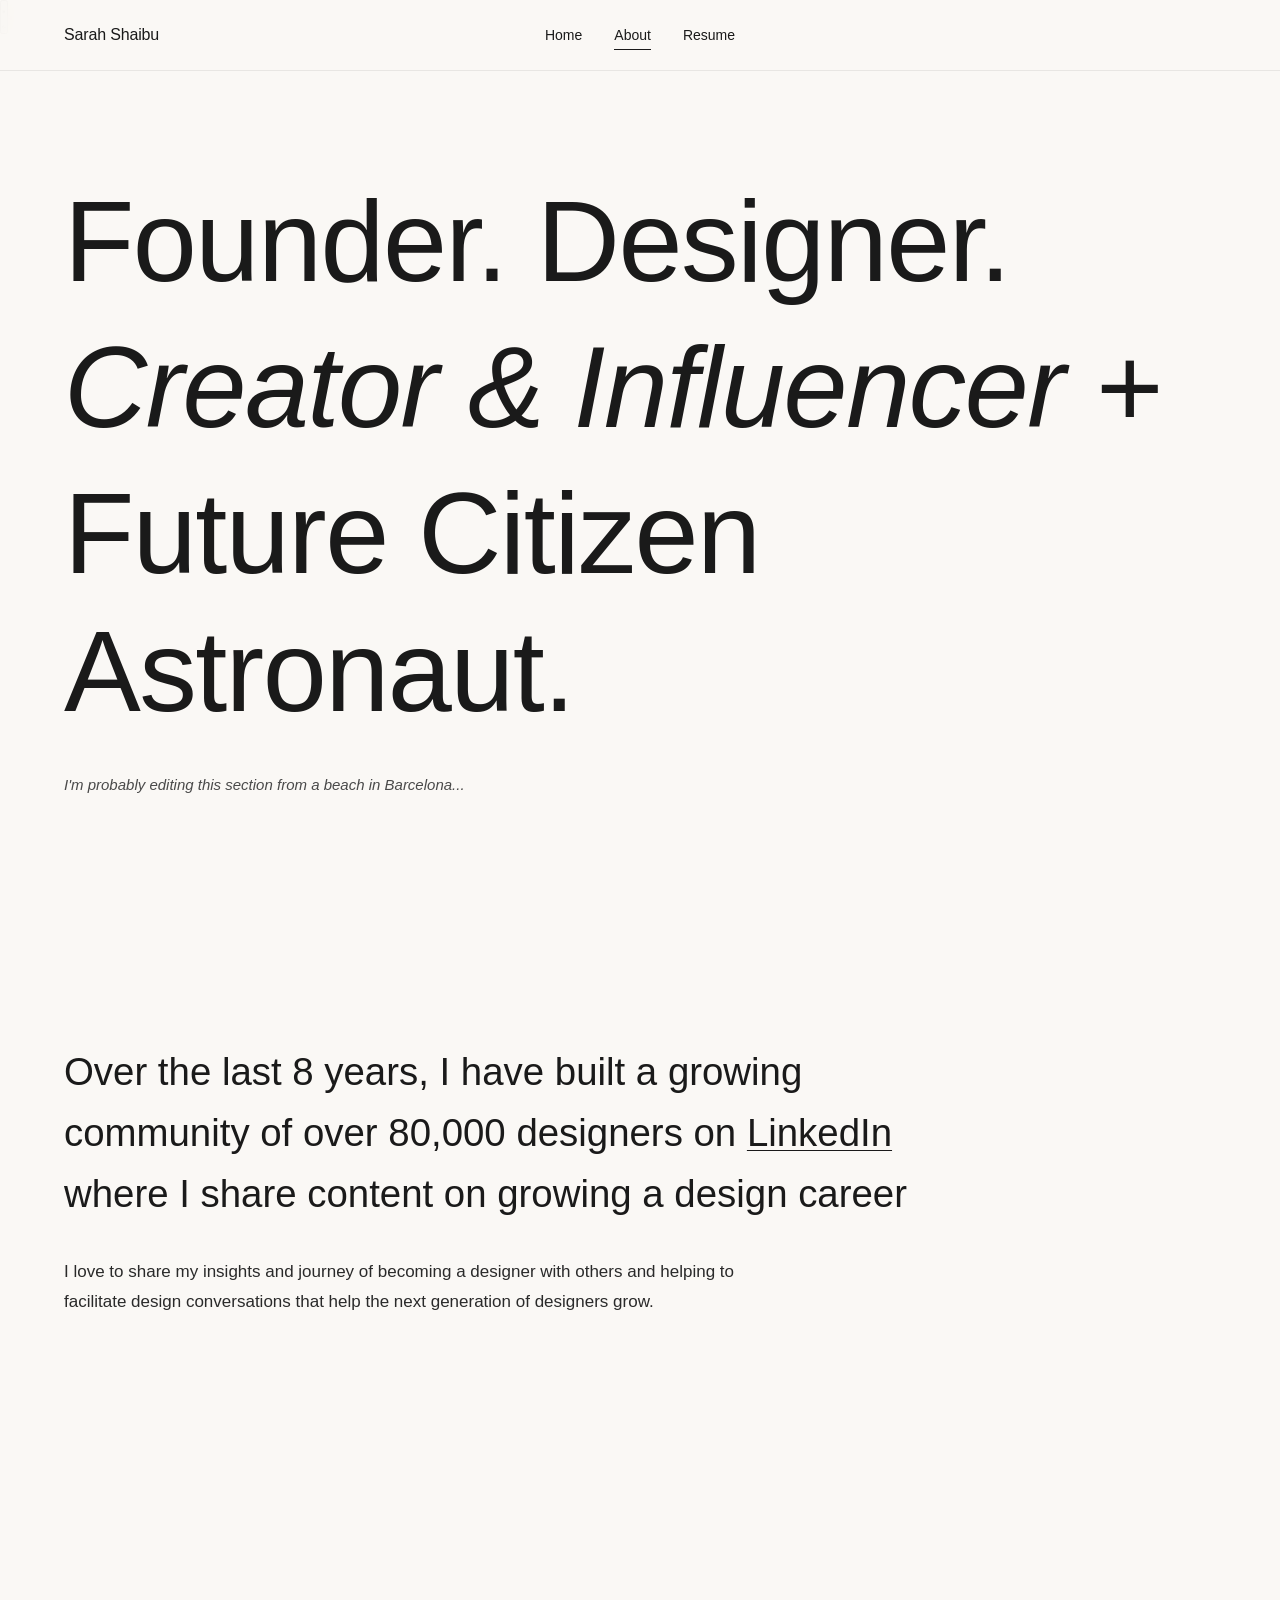
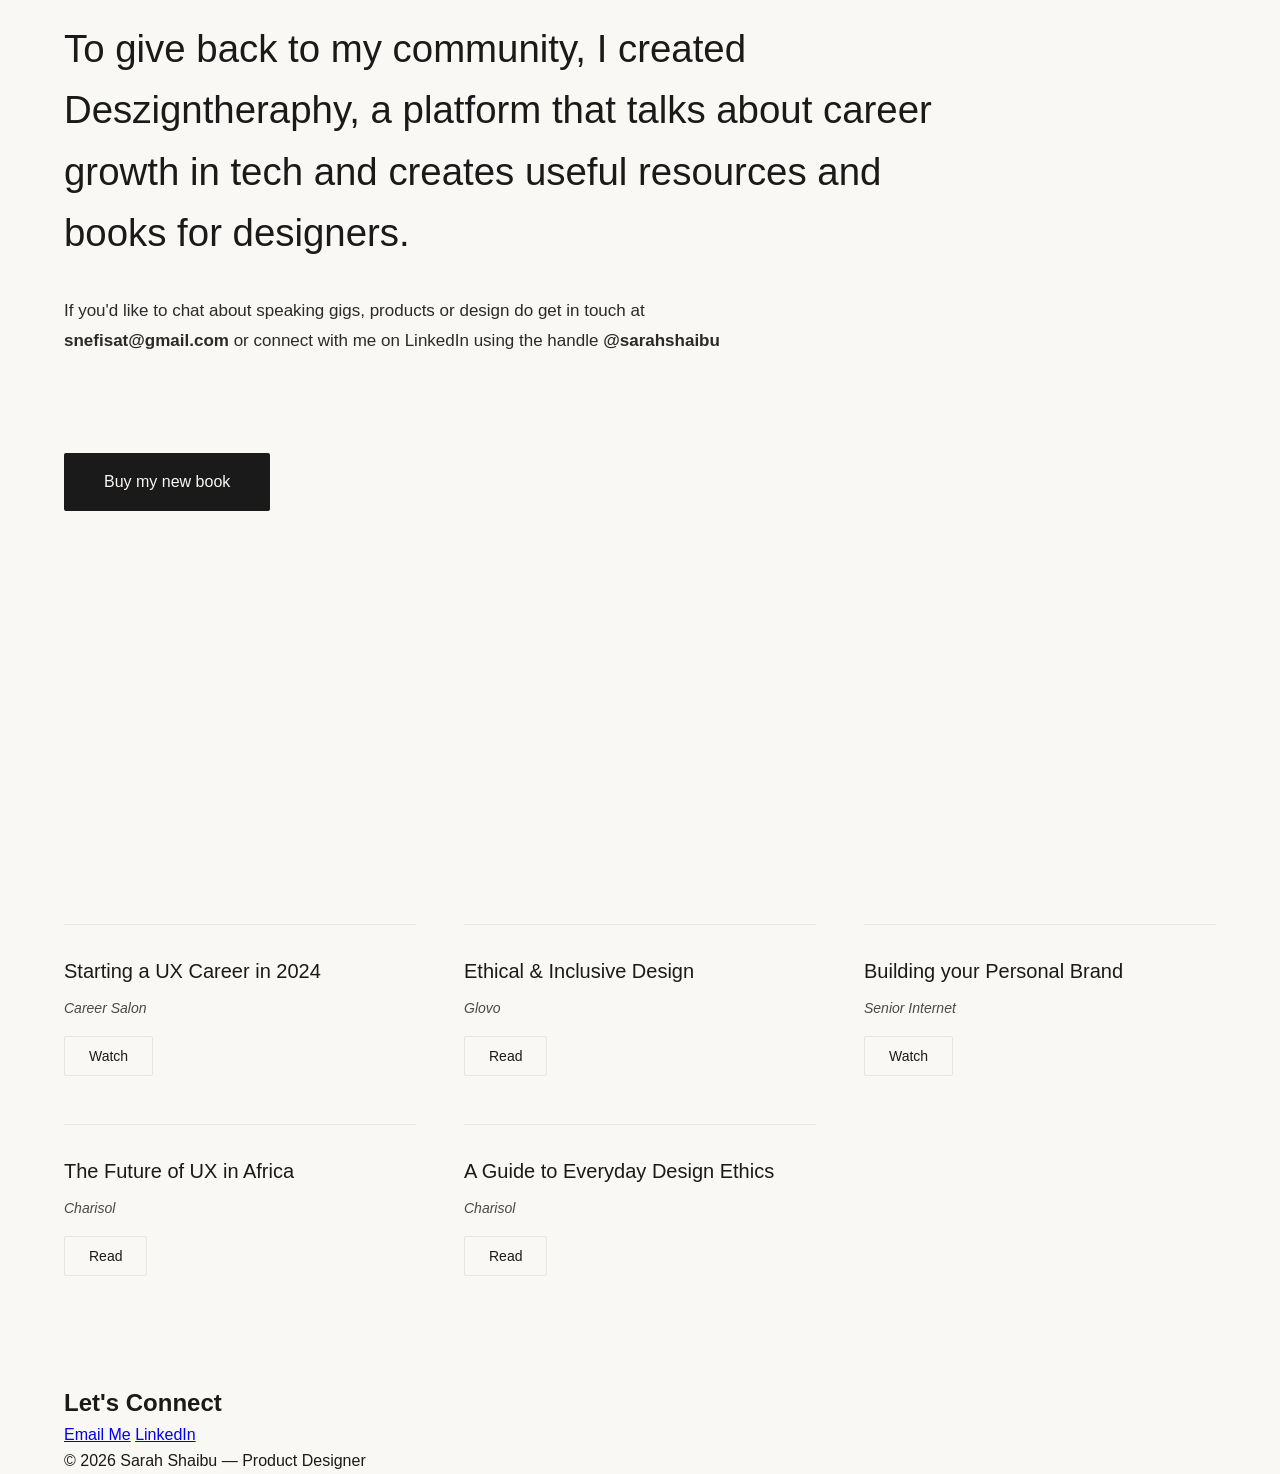
==== about.html @ d9110511 "Add files via upload about page" ====
<!DOCTYPE html>
<html lang="en">
<head>
    <meta charset="UTF-8">
    <meta name="viewport" content="width=device-width, initial-scale=1.0">
    <title>About — Sarah Shaibu</title>
    <link rel="stylesheet" href="styles.css">
    <style>
        /* About page specific styles */
        .about-hero {
            min-height: 85vh;
            display: flex;
            flex-direction: column;
            justify-content: center;
            padding: 15vh 0 8vh;
            position: relative;
        }

        .about-hero-titles {
            font-size: clamp(2.5rem, 6vw, 5rem);
            font-weight: 300;
            line-height: 1.2;
            margin-bottom: 2rem;
            letter-spacing: -0.02em;
        }

        .about-hero-titles h1 {
            font-weight: 300;
            margin-bottom: 0.5rem;
        }

        .about-hero-titles .highlight {
            font-style: italic;
        }

        .beach-note {
            font-size: 15px;
            color: var(--accent);
            font-style: italic;
            margin-bottom: 4rem;
        }

        .community-stat {
            font-size: clamp(1.5rem, 3vw, 2.5rem);
            font-weight: 300;
            line-height: 1.6;
            margin-bottom: 2rem;
            max-width: 900px;
        }

        .community-stat a {
            color: var(--charcoal);
            text-decoration: underline;
            text-decoration-thickness: 1px;
            text-underline-offset: 4px;
            transition: opacity 0.3s ease;
        }

        .community-stat a:hover {
            opacity: 0.6;
        }

        .supporting-text {
            font-size: 17px;
            line-height: 1.8;
            color: var(--soft-black);
            max-width: 700px;
            margin-bottom: 4rem;
        }

        .deszign-section {
            margin: 8rem 0;
        }

        .book-cta {
            display: inline-block;
            font-size: 16px;
            color: var(--cream);
            background: var(--charcoal);
            text-decoration: none;
            padding: 1rem 2.5rem;
            border-radius: 2px;
            transition: all 0.3s cubic-bezier(0.4, 0, 0.2, 1);
            margin-top: 2rem;
        }

        .book-cta:hover {
            transform: translateY(-2px);
            box-shadow: 0 8px 20px rgba(0, 0, 0, 0.15);
        }

        /* News Grid */
        .news-grid {
            display: grid;
            grid-template-columns: repeat(auto-fit, minmax(300px, 1fr));
            gap: 3rem;
            margin-top: 4rem;
        }

        .news-item {
            border-top: 1px solid var(--border);
            padding-top: 2rem;
            transition: all 0.3s ease;
        }

        .news-item:hover {
            transform: translateY(-4px);
        }

        .news-title {
            font-size: 20px;
            font-weight: 500;
            margin-bottom: 0.75rem;
            line-height: 1.4;
        }

        .news-org {
            font-size: 14px;
            color: var(--accent);
            font-style: italic;
            margin-bottom: 1rem;
        }

        .news-link {
            display: inline-block;
            font-size: 14px;
            color: var(--charcoal);
            text-decoration: none;
            padding: 0.5rem 1.5rem;
            border: 1px solid var(--border);
            border-radius: 2px;
            transition: all 0.3s ease;
        }

        .news-link:hover {
            background: var(--charcoal);
            color: var(--cream);
            border-color: var(--charcoal);
        }

        @media (max-width: 768px) {
            .news-grid {
                grid-template-columns: 1fr;
            }

            .about-hero {
                padding: 12vh 0 6vh;
            }
        }
    </style>
    <script>
        const savedTheme = localStorage.getItem('theme') || 'light';
        document.documentElement.setAttribute('data-theme', savedTheme);
    </script>
</head>
<body>
    <!-- Navigation Bar -->
    <nav class="navbar">
        <div class="navbar-container">
            <a href="index.html" class="navbar-logo">Sarah Shaibu</a>
            <div class="navbar-links">
                <a href="index.html" class="navbar-link">Home</a>
                <a href="about.html" class="navbar-link active">About</a>
                <a href="https://www.linkedin.com/in/sarahshaibu/" target="_blank" class="navbar-link">Resume</a>
            </div>
        </div>
    </nav>

    <!-- Theme Toggle -->
    <button class="theme-toggle" aria-label="Toggle dark mode">
        <svg class="sun-icon" xmlns="http://www.w3.org/2000/svg" fill="none" viewBox="0 0 24 24" stroke-width="2" stroke="currentColor">
            <path stroke-linecap="round" stroke-linejoin="round" d="M12 3v2.25m6.364.386l-1.591 1.591M21 12h-2.25m-.386 6.364l-1.591-1.591M12 18.75V21m-4.773-4.227l-1.591 1.591M5.25 12H3m4.227-4.773L5.636 5.636M15.75 12a3.75 3.75 0 11-7.5 0 3.75 3.75 0 017.5 0z" />
        </svg>
        <svg class="moon-icon" xmlns="http://www.w3.org/2000/svg" fill="none" viewBox="0 0 24 24" stroke-width="2" stroke="currentColor">
            <path stroke-linecap="round" stroke-linejoin="round" d="M21.752 15.002A9.718 9.718 0 0118 15.75c-5.385 0-9.75-4.365-9.75-9.75 0-1.33.266-2.597.748-3.752A9.753 9.753 0 003 11.25C3 16.635 7.365 21 12.75 21a9.753 9.753 0 009.002-5.998z" />
        </svg>
    </button>

    <!-- Hero Section -->
    <section class="about-hero">
        <div class="container">
            <div class="about-hero-titles">
                <h1>Founder. Designer.</h1>
                <h1 class="highlight">Creator & Influencer +</h1>
                <h1>Future Citizen Astronaut.</h1>
            </div>
            <p class="beach-note">I'm probably editing this section from a beach in Barcelona...</p>
        </div>
    </section>

    <!-- Community Section -->
    <section class="section">
        <div class="container">
            <p class="community-stat">
                Over the last 8 years, I have built a growing community of over 80,000 designers on <a href="https://www.linkedin.com/in/sarahshaibu/" target="_blank">LinkedIn</a> where I share content on growing a design career
            </p>
            <p class="supporting-text">
                I love to share my insights and journey of becoming a designer with others and helping to facilitate design conversations that help the next generation of designers grow.
            </p>
        </div>
    </section>

    <!-- Deszigntheraphy Section -->
    <section class="deszign-section">
        <div class="container">
            <p class="community-stat">
                To give back to my community, I created Deszigntheraphy, a platform that talks about career growth in tech and creates useful resources and books for designers.
            </p>
            <p class="supporting-text">
                If you'd like to chat about speaking gigs, products or design do get in touch at <strong>snefisat@gmail.com</strong> or connect with me on LinkedIn using the handle <strong>@sarahshaibu</strong>
            </p>
            <a href="https://dezigntherapy.gumroad.com/l/tioppz" target="_blank" class="book-cta">Buy my new book</a>
        </div>
    </section>

    <!-- In The News Section -->
    <section class="section">
        <div class="container">
            <h2 class="section-title">In the News</h2>
            <div class="news-grid">
                <article class="news-item">
                    <h3 class="news-title">Starting a UX Career in 2024</h3>
                    <div class="news-org">Career Salon</div>
                    <a href="https://www.linkedin.com/feed/update/urn:li:activity:7157014770619981825" target="_blank" class="news-link">Watch</a>
                </article>

                <article class="news-item">
                    <h3 class="news-title">Ethical & Inclusive Design</h3>
                    <div class="news-org">Glovo</div>
                    <a href="https://www.figma.com/proto/sGOQG0tu9rJAG0A62DWn8V/Ethical-and-Inclusive-Design?page-id=34%3A10753&type=design&node-id=131-7828&viewport=966%2C1907%2C0.12&t=2roRsyUz8bWLRTPQ-1&scaling=contain&mode=design" target="_blank" class="news-link">Read</a>
                </article>

                <article class="news-item">
                    <h3 class="news-title">Building your Personal Brand</h3>
                    <div class="news-org">Senior Internet</div>
                    <a href="https://www.youtube.com/watch?v=wTWhnRNRp90&ab_channel=stirfry" target="_blank" class="news-link">Watch</a>
                </article>

                <article class="news-item">
                    <h3 class="news-title">The Future of UX in Africa</h3>
                    <div class="news-org">Charisol</div>
                    <a href="https://www.designwhine.com/issue-08/" target="_blank" class="news-link">Read</a>
                </article>

                <article class="news-item">
                    <h3 class="news-title">A Guide to Everyday Design Ethics</h3>
                    <div class="news-org">Charisol</div>
                    <a href="https://www.canva.com/design/DAFCom9ghl0/TCZWuUnzQtQd7Aczrb8VoQ/view?utm_content=DAFCom9ghl0&utm_campaign=designshare&utm_medium=link&utm_source=publishsharelink" target="_blank" class="news-link">Read</a>
                </article>
            </div>
        </div>
    </section>

    <!-- Contact Section -->
    <section class="contact-section">
        <div class="container">
            <h2 class="contact-title">Let's Connect</h2>
            <div class="contact-links">
                <a href="mailto:snefisat@gmail.com" class="contact-link">Email Me</a>
                <a href="https://www.linkedin.com/in/sarahshaibu/" target="_blank" class="contact-link">LinkedIn</a>
            </div>
            <p class="footer-note">© 2026 Sarah Shaibu — Product Designer</p>
        </div>
    </section>

    <script>
        document.addEventListener('DOMContentLoaded', function() {
            const themeToggle = document.querySelector('.theme-toggle');
            const htmlElement = document.documentElement;
            
            themeToggle.addEventListener('click', function() {
                const currentTheme = htmlElement.getAttribute('data-theme');
                const newTheme = currentTheme === 'light' ? 'dark' : 'light';
                
                htmlElement.setAttribute('data-theme', newTheme);
                localStorage.setItem('theme', newTheme);
            });
        });
    </script>
</body>
</html>
---- styles.css ----
* {
    margin: 0;
    padding: 0;
    box-sizing: border-box;
}

:root {
    --cream: #faf8f5;
    --charcoal: #1a1a1a;
    --soft-black: #2a2a2a;
    --accent: #4a4a4a;
    --border: #e8e6e3;
}

[data-theme="dark"] {
    --cream: #1a1a1a;
    --charcoal: #faf8f5;
    --soft-black: #e8e6e3;
    --accent: #b8b8b8;
    --border: #2a2a2a;
}

body {
    transition: background-color 0.3s ease, color 0.3s ease;
    font-family: -apple-system, BlinkMacSystemFont, 'Segoe UI', sans-serif;
    background: var(--cream);
    color: var(--charcoal);
    line-height: 1.6;
    overflow-x: hidden;
}

.container {
    max-width: 1400px;
    margin: 0 auto;
    padding: 0 5vw;
}

/* Navigation Bar */
.navbar {
    position: fixed;
    top: 0;
    left: 0;
    right: 0;
    z-index: 998;
    border-bottom: 1px solid var(--border);
    backdrop-filter: blur(10px);
    background: rgba(250, 248, 245, 0.95);
}

[data-theme="dark"] .navbar {
    background: rgba(26, 26, 26, 0.95);
}

.navbar-container {
    max-width: 1400px;
    margin: 0 auto;
    padding: 1.5rem 5vw;
    display: flex;
    justify-content: center;
    align-items: center;
}

.navbar-logo {
    position: absolute;
    left: 5vw;
    font-size: 16px;
    font-weight: 500;
    color: var(--charcoal);
    text-decoration: none;
    letter-spacing: -0.01em;
}

.navbar-links {
    display: flex;
    gap: 2rem;
    align-items: center;
}

.navbar-link {
    font-size: 14px;
    color: var(--charcoal);
    text-decoration: none;
    transition: opacity 0.3s ease;
    position: relative;
}

.navbar-link:hover {
    opacity: 0.6;
}

.navbar-link.active::after {
    content: '';
    position: absolute;
    bottom: -4px;
    left: 0;
    right: 0;
    height: 1px;
    background: var(--charcoal);
}

/* Hero Section */
.hero {
    min-height: 100vh;
    display: flex;
    flex-direction: column;
    justify-content: center;
    padding: 8vh 0;
    position: relative;
}

.hero-label {
    font-size: 13px;
    letter-spacing: 0.1em;
    text-transform: uppercase;
    color: var(--accent);
    margin-bottom: 2rem;
    font-weight: 500;
}

.hero-title {
    font-size: clamp(3rem, 8vw, 7rem);
    font-weight: 400;
    line-height: 1;
    margin-bottom: 3rem;
    letter-spacing: -0.02em;
}

.hero-title em {
    font-style: italic;
    font-weight: 300;
    display: inline-block;
    position: relative;
}

.hero-description {
    font-size: clamp(1.25rem, 2.5vw, 2rem);
    max-width: 900px;
    font-weight: 300;
    line-height: 1.5;
    color: var(--soft-black);
    margin-bottom: 4rem;
}

.hero-meta {
    display: flex;
    gap: 4rem;
    flex-wrap: wrap;
    font-size: 15px;
    color: var(--accent);
}

.meta-item span {
    display: block;
    font-size: 11px;
    letter-spacing: 0.12em;
    text-transform: uppercase;
    margin-bottom: 0.5rem;
    font-weight: 500;
}

.meta-item strong {
    font-size: 18px;
    color: var(--charcoal);
    font-weight: 500;
}

/* Section Headers */
.section {
    padding: 12vh 0;
    position: relative;
}

.section-title {
    font-size: clamp(2rem, 4vw, 3.5rem);
    font-weight: 300;
    margin-bottom: 6rem;
    font-style: italic;
    letter-spacing: -0.01em;
    opacity: 0;
    transform: translateY(20px);
    transition: opacity 0.8s cubic-bezier(0.4, 0, 0.2, 1), 
                transform 0.8s cubic-bezier(0.4, 0, 0.2, 1);
}

.section-title.visible {
    opacity: 1;
    transform: translateY(0);
}

/* Work Grid */
.work-grid {
    display: grid;
    gap: 8rem;
}

.work-item {
    display: grid;
    grid-template-columns: 1fr 1.2fr;
    gap: 6rem;
    align-items: start;
    padding: 4rem 0;
    border-top: 1px solid var(--border);
    cursor: pointer;
    transition: all 0.4s cubic-bezier(0.4, 0, 0.2, 1);
    position: relative;
}

.work-item:first-child {
    border-top: none;
}

.work-item:hover {
    padding-left: 2rem;
    border-color: var(--accent);
}

.work-item:hover .work-visual {
    transform: translateY(-8px);
    box-shadow: 0 20px 40px rgba(0, 0, 0, 0.06);
}

.work-info h3 {
    font-size: clamp(1.5rem, 3vw, 2.5rem);
    font-weight: 500;
    margin-bottom: 1rem;
    letter-spacing: -0.01em;
}

.work-role {
    font-size: 15px;
    color: var(--accent);
    margin-bottom: 2rem;
    font-style: italic;
}

.work-description {
    font-size: 17px;
    line-height: 1.7;
    margin-bottom: 3rem;
    color: var(--soft-black);
}

.work-metrics {
    display: grid;
    gap: 1.5rem;
}

.metric {
    font-size: 14px;
    color: var(--accent);
}

.metric strong {
    color: var(--charcoal);
    font-weight: 600;
    font-size: 16px;
}

.work-visual {
    background: linear-gradient(135deg, #f5f3f0 0%, #e8e6e3 100%);
    aspect-ratio: 4/3;
    border-radius: 2px;
    position: relative;
    overflow: hidden;
    display: flex;
    align-items: center;
    justify-content: center;
    font-size: 14px;
    color: var(--accent);
    letter-spacing: 0.05em;
    transition: all 0.4s cubic-bezier(0.4, 0, 0.2, 1);
}

.work-visual img {
    width: 100%;
    height: 100%;
    object-fit: cover;
    object-position: center;
}

[data-theme="dark"] .work-visual {
    background: linear-gradient(135deg, #2a2a2a 0%, #1a1a1a 100%);
}

/* Experience Timeline */
.experience-list {
    display: grid;
    gap: 3rem;
}

.exp-item {
    display: grid;
    grid-template-columns: 200
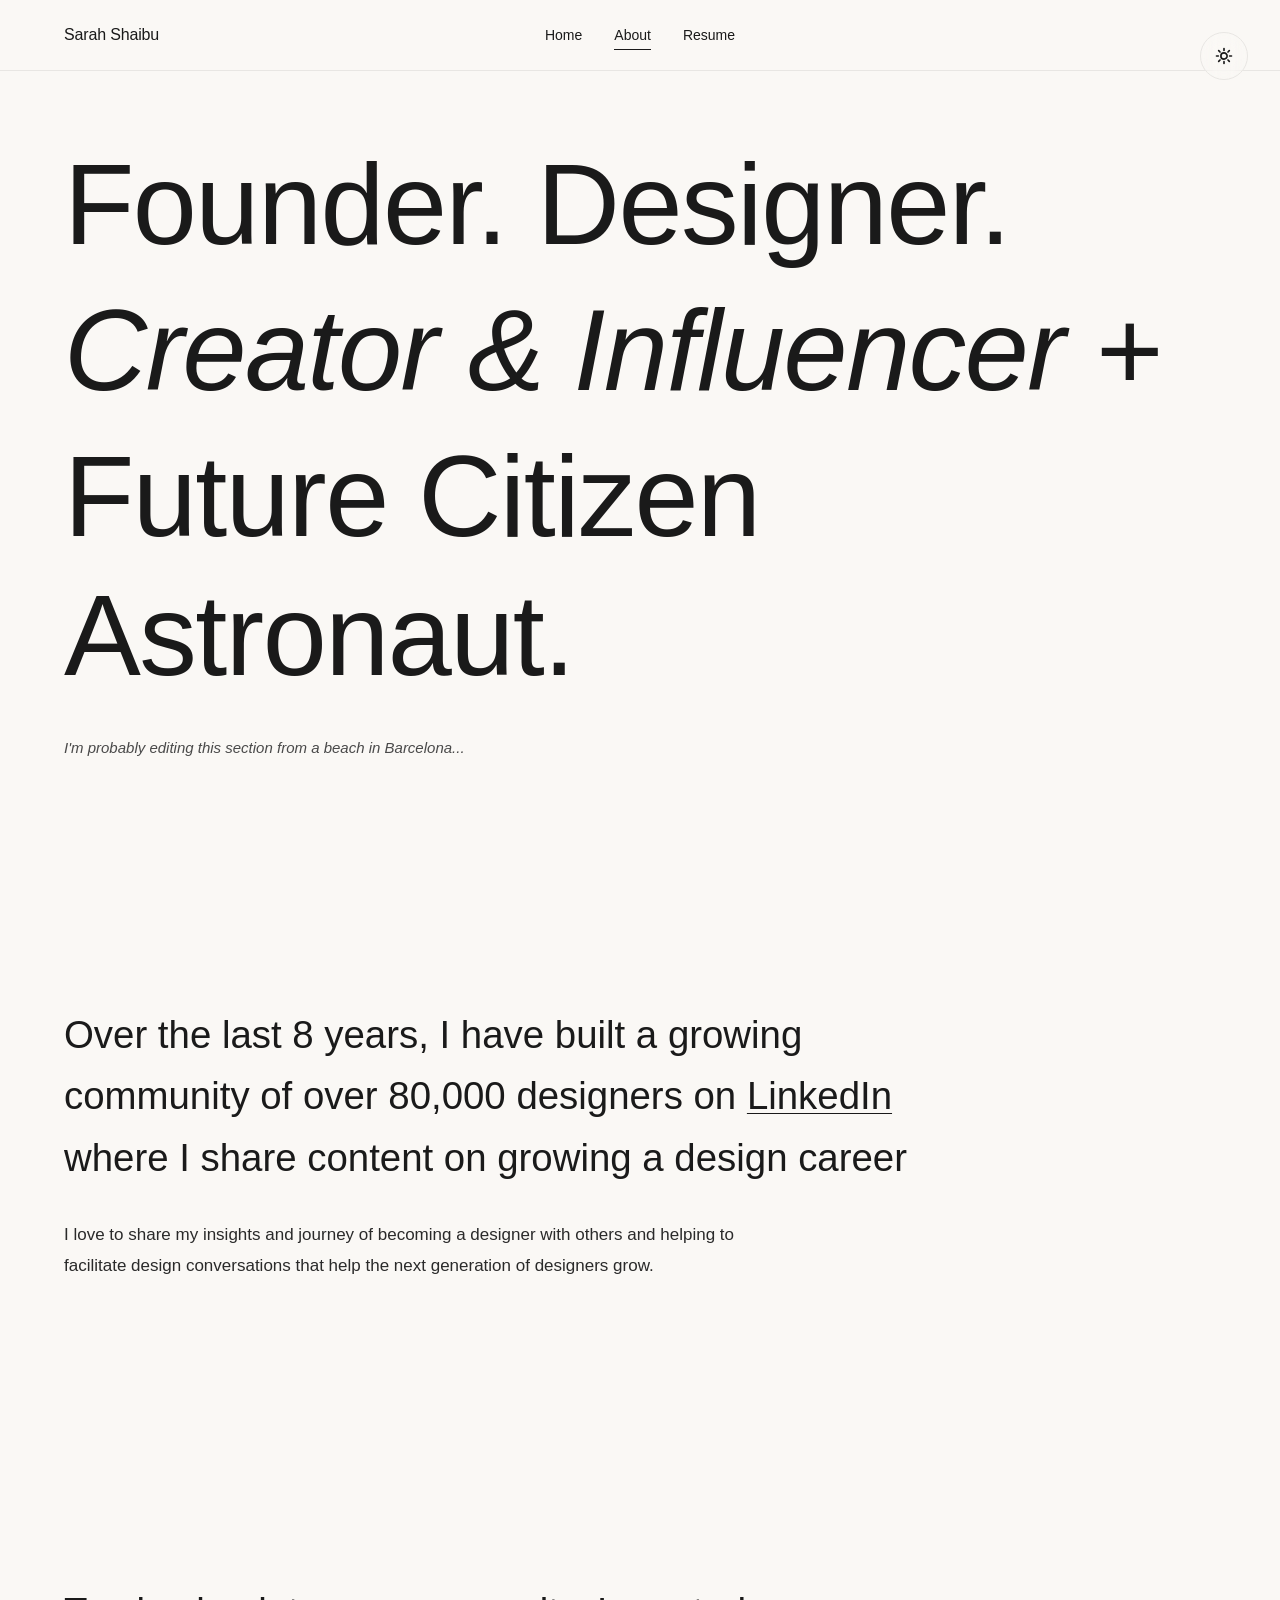
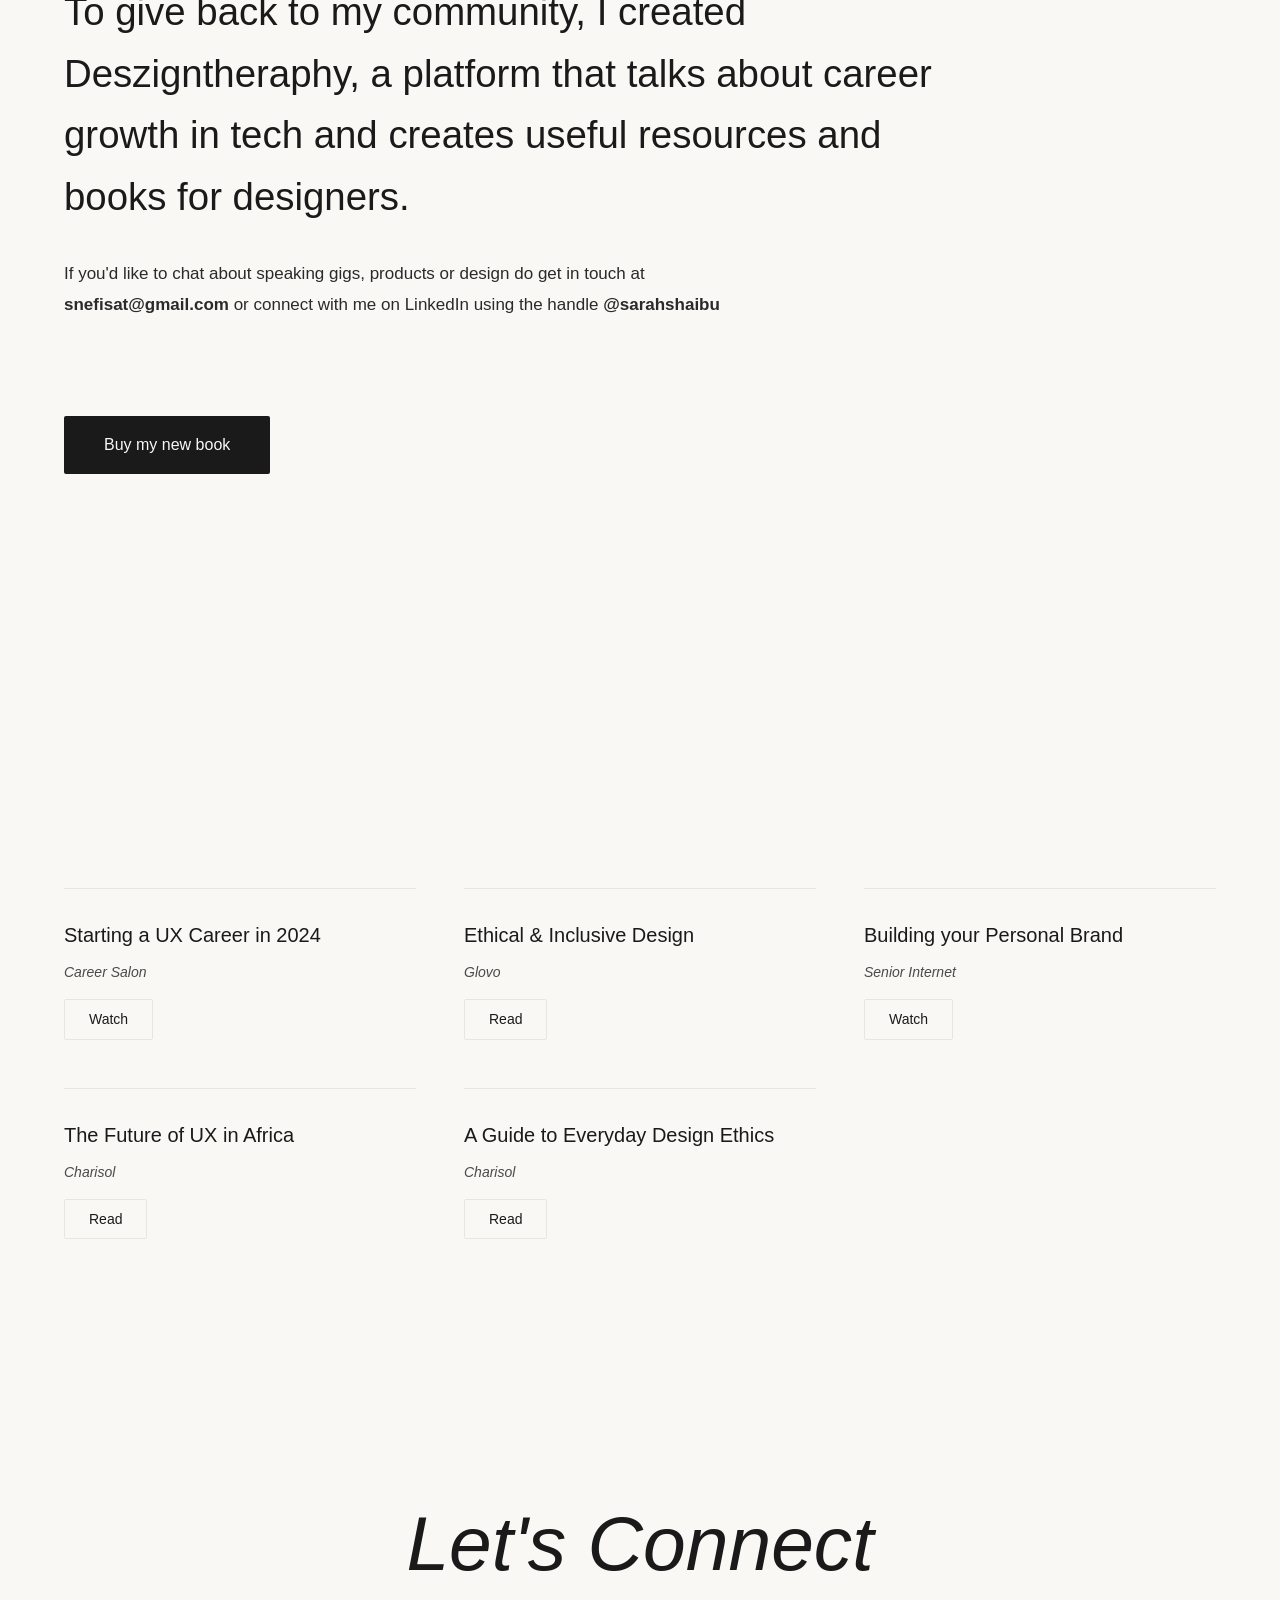
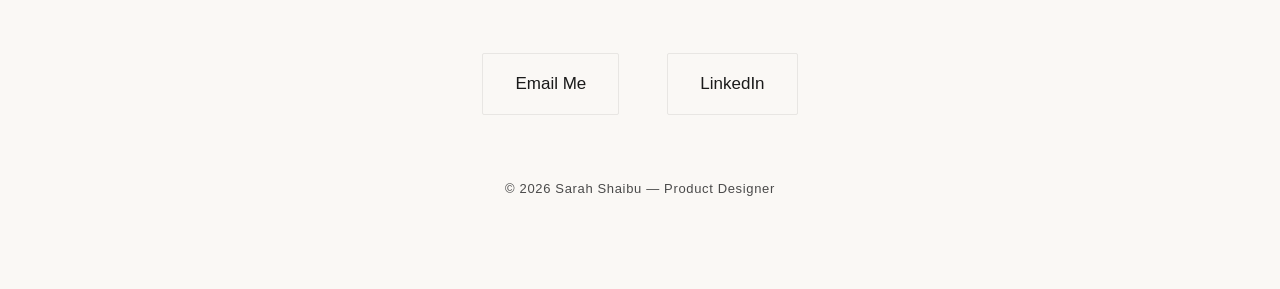
==== commit 87c016c6: "Update about.html" ====
--- a/about.html
+++ b/about.html
@@ -5,149 +5,6 @@
     <meta name="viewport" content="width=device-width, initial-scale=1.0">
     <title>About — Sarah Shaibu</title>
     <link rel="stylesheet" href="styles.css">
-    <style>
-        /* About page specific styles */
-        .about-hero {
-            min-height: 85vh;
-            display: flex;
-            flex-direction: column;
-            justify-content: center;
-            padding: 15vh 0 8vh;
-            position: relative;
-        }
-
-        .about-hero-titles {
-            font-size: clamp(2.5rem, 6vw, 5rem);
-            font-weight: 300;
-            line-height: 1.2;
-            margin-bottom: 2rem;
-            letter-spacing: -0.02em;
-        }
-
-        .about-hero-titles h1 {
-            font-weight: 300;
-            margin-bottom: 0.5rem;
-        }
-
-        .about-hero-titles .highlight {
-            font-style: italic;
-        }
-
-        .beach-note {
-            font-size: 15px;
-            color: var(--accent);
-            font-style: italic;
-            margin-bottom: 4rem;
-        }
-
-        .community-stat {
-            font-size: clamp(1.5rem, 3vw, 2.5rem);
-            font-weight: 300;
-            line-height: 1.6;
-            margin-bottom: 2rem;
-            max-width: 900px;
-        }
-
-        .community-stat a {
-            color: var(--charcoal);
-            text-decoration: underline;
-            text-decoration-thickness: 1px;
-            text-underline-offset: 4px;
-            transition: opacity 0.3s ease;
-        }
-
-        .community-stat a:hover {
-            opacity: 0.6;
-        }
-
-        .supporting-text {
-            font-size: 17px;
-            line-height: 1.8;
-            color: var(--soft-black);
-            max-width: 700px;
-            margin-bottom: 4rem;
-        }
-
-        .deszign-section {
-            margin: 8rem 0;
-        }
-
-        .book-cta {
-            display: inline-block;
-            font-size: 16px;
-            color: var(--cream);
-            background: var(--charcoal);
-            text-decoration: none;
-            padding: 1rem 2.5rem;
-            border-radius: 2px;
-            transition: all 0.3s cubic-bezier(0.4, 0, 0.2, 1);
-            margin-top: 2rem;
-        }
-
-        .book-cta:hover {
-            transform: translateY(-2px);
-            box-shadow: 0 8px 20px rgba(0, 0, 0, 0.15);
-        }
-
-        /* News Grid */
-        .news-grid {
-            display: grid;
-            grid-template-columns: repeat(auto-fit, minmax(300px, 1fr));
-            gap: 3rem;
-            margin-top: 4rem;
-        }
-
-        .news-item {
-            border-top: 1px solid var(--border);
-            padding-top: 2rem;
-            transition: all 0.3s ease;
-        }
-
-        .news-item:hover {
-            transform: translateY(-4px);
-        }
-
-        .news-title {
-            font-size: 20px;
-            font-weight: 500;
-            margin-bottom: 0.75rem;
-            line-height: 1.4;
-        }
-
-        .news-org {
-            font-size: 14px;
-            color: var(--accent);
-            font-style: italic;
-            margin-bottom: 1rem;
-        }
-
-        .news-link {
-            display: inline-block;
-            font-size: 14px;
-            color: var(--charcoal);
-            text-decoration: none;
-            padding: 0.5rem 1.5rem;
-            border: 1px solid var(--border);
-            border-radius: 2px;
-            transition: all 0.3s ease;
-        }
-
-        .news-link:hover {
-            background: var(--charcoal);
-            color: var(--cream);
-            border-color: var(--charcoal);
-        }
-
-        @media (max-width: 768px) {
-            .news-grid {
-                grid-template-columns: 1fr;
-            }
-
-            .about-hero {
-                padding: 12vh 0 6vh;
-            }
-        }
-    </style>
     <script>
         const savedTheme = localStorage.getItem('theme') || 'light';
         document.documentElement.setAttribute('data-theme', savedTheme);
@@ -278,4 +135,4 @@
         });
     </script>
 </body>
-</html>+</html>
--- a/styles.css
+++ b/styles.css
@@ -35,7 +35,6 @@
     padding: 0 5vw;
 }
 
-/* Navigation Bar */
 .navbar {
     position: fixed;
     top: 0;
@@ -98,47 +97,22 @@
     background: var(--charcoal);
 }
 
-/* Hero Section */
 .hero {
     min-height: 100vh;
     display: flex;
     flex-direction: column;
     justify-content: center;
-    padding: 8vh 0;
+    padding: 6vh 0;
     position: relative;
 }
 
-.hero-label {
-    font-size: 13px;
-    letter-spacing: 0.1em;
-    text-transform: uppercase;
-    color: var(--accent);
-    margin-bottom: 2rem;
-    font-weight: 500;
-}
-
 .hero-title {
-    font-size: clamp(3rem, 8vw, 7rem);
-    font-weight: 400;
-    line-height: 1;
-    margin-bottom: 3rem;
-    letter-spacing: -0.02em;
-}
-
-.hero-title em {
-    font-style: italic;
-    font-weight: 300;
-    display: inline-block;
-    position: relative;
-}
-
-.hero-description {
-    font-size: clamp(1.25rem, 2.5vw, 2rem);
-    max-width: 900px;
+    font-size: clamp(2rem, 4vw, 3.5rem);
     font-weight: 300;
     line-height: 1.5;
-    color: var(--soft-black);
     margin-bottom: 4rem;
+    letter-spacing: -0.01em;
+    max-width: 1000px;
 }
 
 .hero-meta {
@@ -164,7 +138,6 @@
     font-weight: 500;
 }
 
-/* Section Headers */
 .section {
     padding: 12vh 0;
     position: relative;
@@ -187,7 +160,6 @@
     transform: translateY(0);
 }
 
-/* Work Grid */
 .work-grid {
     display: grid;
     gap: 8rem;
@@ -282,7 +254,6 @@
     background: linear-gradient(135deg, #2a2a2a 0%, #1a1a1a 100%);
 }
 
-/* Experience Timeline */
 .experience-list {
     display: grid;
     gap: 3rem;
@@ -290,4 +261,361 @@
 
 .exp-item {
     display: grid;
-    grid-template-columns: 200
+    grid-template-columns: 200px 1fr;
+    gap: 4rem;
+    padding: 2.5rem 0;
+    border-top: 1px solid var(--border);
+}
+
+.exp-item:first-child {
+    border-top: none;
+}
+
+.exp-period {
+    font-size: 14px;
+    color: var(--accent);
+    padding-top: 0.5rem;
+}
+
+.exp-content h4 {
+    font-size: 20px;
+    font-weight: 500;
+    margin-bottom: 0.5rem;
+}
+
+.exp-company {
+    font-size: 15px;
+    color: var(--accent);
+    margin-bottom: 1.5rem;
+    font-style: italic;
+}
+
+.exp-description {
+    font-size: 15px;
+    line-height: 1.7;
+    color: var(--soft-black);
+    max-width: 700px;
+}
+
+.about-grid {
+    display: grid;
+    grid-template-columns: 1fr 1fr;
+    gap: 6rem;
+    align-items: start;
+}
+
+.about-content {
+    font-size: 18px;
+    line-height: 1.8;
+    color: var(--soft-black);
+}
+
+.about-content p {
+    margin-bottom: 1.5rem;
+}
+
+.skills-list {
+    display: grid;
+    gap: 3rem;
+}
+
+.skill-category h4 {
+    font-size: 13px;
+    letter-spacing: 0.1em;
+    text-transform: uppercase;
+    color: var(--accent);
+    margin-bottom: 1rem;
+    font-weight: 500;
+}
+
+.skill-items {
+    font-size: 16px;
+    line-height: 1.8;
+    color: var(--soft-black);
+}
+
+.contact-section {
+    padding: 15vh 0 10vh;
+    text-align: center;
+}
+
+.contact-title {
+    font-size: clamp(2.5rem, 6vw, 5rem);
+    font-weight: 300;
+    margin-bottom: 3rem;
+    font-style: italic;
+}
+
+.contact-links {
+    display: flex;
+    gap: 3rem;
+    justify-content: center;
+    flex-wrap: wrap;
+    margin-bottom: 4rem;
+}
+
+.contact-link {
+    font-size: 17px;
+    color: var(--charcoal);
+    text-decoration: none;
+    padding: 1rem 2rem;
+    border: 1px solid var(--border);
+    border-radius: 2px;
+    transition: all 0.3s cubic-bezier(0.4, 0, 0.2, 1);
+    position: relative;
+}
+
+.contact-link:hover {
+    background: var(--charcoal);
+    color: var(--cream);
+    border-color: var(--charcoal);
+    transform: translateY(-2px);
+}
+
+.footer-note {
+    font-size: 13px;
+    color: var(--accent);
+    letter-spacing: 0.05em;
+}
+
+.scroll-indicator {
+    position: absolute;
+    bottom: 5vh;
+    left: 50%;
+    transform: translateX(-50%);
+    font-size: 11px;
+    letter-spacing: 0.1em;
+    text-transform: uppercase;
+    color: var(--accent);
+    opacity: 0.6;
+}
+
+.theme-toggle {
+    position: fixed;
+    top: 2rem;
+    right: 2rem;
+    z-index: 1000;
+    background: transparent;
+    border: 1px solid var(--border);
+    border-radius: 50%;
+    width: 48px;
+    height: 48px;
+    display: flex;
+    align-items: center;
+    justify-content: center;
+    cursor: pointer;
+    transition: all 0.3s cubic-bezier(0.4, 0, 0.2, 1);
+    backdrop-filter: blur(10px);
+}
+
+.theme-toggle:hover {
+    border-color: var(--accent);
+    transform: rotate(180deg);
+}
+
+.theme-toggle svg {
+    width: 20px;
+    height: 20px;
+    stroke: var(--charcoal);
+    transition: all 0.3s ease;
+}
+
+[data-theme="dark"] .theme-toggle .sun-icon {
+    display: none;
+}
+
+[data-theme="dark"] .theme-toggle .moon-icon {
+    display: block;
+}
+
+[data-theme="light"] .theme-toggle .sun-icon {
+    display: block;
+}
+
+[data-theme="light"] .theme-toggle .moon-icon {
+    display: none;
+}
+
+@media (max-width: 968px) {
+    .work-item {
+        grid-template-columns: 1fr;
+        gap: 3rem;
+    }
+
+    .exp-item {
+        grid-template-columns: 1fr;
+        gap: 1rem;
+    }
+
+    .about-grid {
+        grid-template-columns: 1fr;
+        gap: 4rem;
+    }
+
+    .hero-meta {
+        gap: 2rem;
+    }
+
+    .navbar-links {
+        gap: 1.5rem;
+    }
+
+    .navbar-logo {
+        position: static;
+        margin-bottom: 1rem;
+    }
+
+    .navbar-container {
+        flex-direction: column;
+        gap: 1rem;
+    }
+}
+
+/* About Page Styles */
+.about-hero {
+    min-height: 85vh;
+    display: flex;
+    flex-direction: column;
+    justify-content: center;
+    padding: 15vh 0 8vh;
+    position: relative;
+}
+
+.about-hero-titles {
+    font-size: clamp(2.5rem, 6vw, 5rem);
+    font-weight: 300;
+    line-height: 1.2;
+    margin-bottom: 2rem;
+    letter-spacing: -0.02em;
+}
+
+.about-hero-titles h1 {
+    font-weight: 300;
+    margin-bottom: 0.5rem;
+}
+
+.about-hero-titles .highlight {
+    font-style: italic;
+}
+
+.beach-note {
+    font-size: 15px;
+    color: var(--accent);
+    font-style: italic;
+    margin-bottom: 4rem;
+}
+
+.community-stat {
+    font-size: clamp(1.5rem, 3vw, 2.5rem);
+    font-weight: 300;
+    line-height: 1.6;
+    margin-bottom: 2rem;
+    max-width: 900px;
+}
+
+.community-stat a {
+    color: var(--charcoal);
+    text-decoration: underline;
+    text-decoration-thickness: 1px;
+    text-underline-offset: 4px;
+    transition: opacity 0.3s ease;
+}
+
+.community-stat a:hover {
+    opacity: 0.6;
+}
+
+.supporting-text {
+    font-size: 17px;
+    line-height: 1.8;
+    color: var(--soft-black);
+    max-width: 700px;
+    margin-bottom: 4rem;
+}
+
+.deszign-section {
+    margin: 8rem 0;
+}
+
+.book-cta {
+    display: inline-block;
+    font-size: 16px;
+    color: var(--cream);
+    background: var(--charcoal);
+    text-decoration: none;
+    padding: 1rem 2.5rem;
+    border-radius: 2px;
+    transition: all 0.3s cubic-bezier(0.4, 0, 0.2, 1);
+    margin-top: 2rem;
+}
+
+.book-cta:hover {
+    transform: translateY(-2px);
+    box-shadow: 0 8px 20px rgba(0, 0, 0, 0.15);
+}
+
+.news-grid {
+    display: grid;
+    grid-template-columns: repeat(auto-fit, minmax(300px, 1fr));
+    gap: 3rem;
+    margin-top: 4rem;
+}
+
+.news-item {
+    border-top: 1px solid var(--border);
+    padding-top: 2rem;
+    transition: all 0.3s ease;
+}
+
+.news-item:hover {
+    transform: translateY(-4px);
+}
+
+.news-title {
+    font-size: 20px;
+    font-weight: 500;
+    margin-bottom: 0.75rem;
+    line-height: 1.4;
+}
+
+.news-org {
+    font-size: 14px;
+    color: var(--accent);
+    font-style: italic;
+    margin-bottom: 1rem;
+}
+
+.news-link {
+    display: inline-block;
+    font-size: 14px;
+    color: var(--charcoal);
+    text-decoration: none;
+    padding: 0.5rem 1.5rem;
+    border: 1px solid var(--border);
+    border-radius: 2px;
+    transition: all 0.3s ease;
+}
+
+.news-link:hover {
+    background: var(--charcoal);
+    color: var(--cream);
+    border-color: var(--charcoal);
+}
+
+@media (prefers-reduced-motion: no-preference) {
+    .work-item,
+    .exp-item {
+        opacity: 0;
+        animation: fadeIn 0.8s ease forwards;
+    }
+
+    .work-item:nth-child(1) { animation-delay: 0.1s; }
+    .work-item:nth-child(2) { animation-delay: 0.2s; }
+    .work-item:nth-child(3) { animation-delay: 0.3s; }
+
+    @keyframes fadeIn {
+        to {
+            opacity: 1;
+        }
+    }
+}
